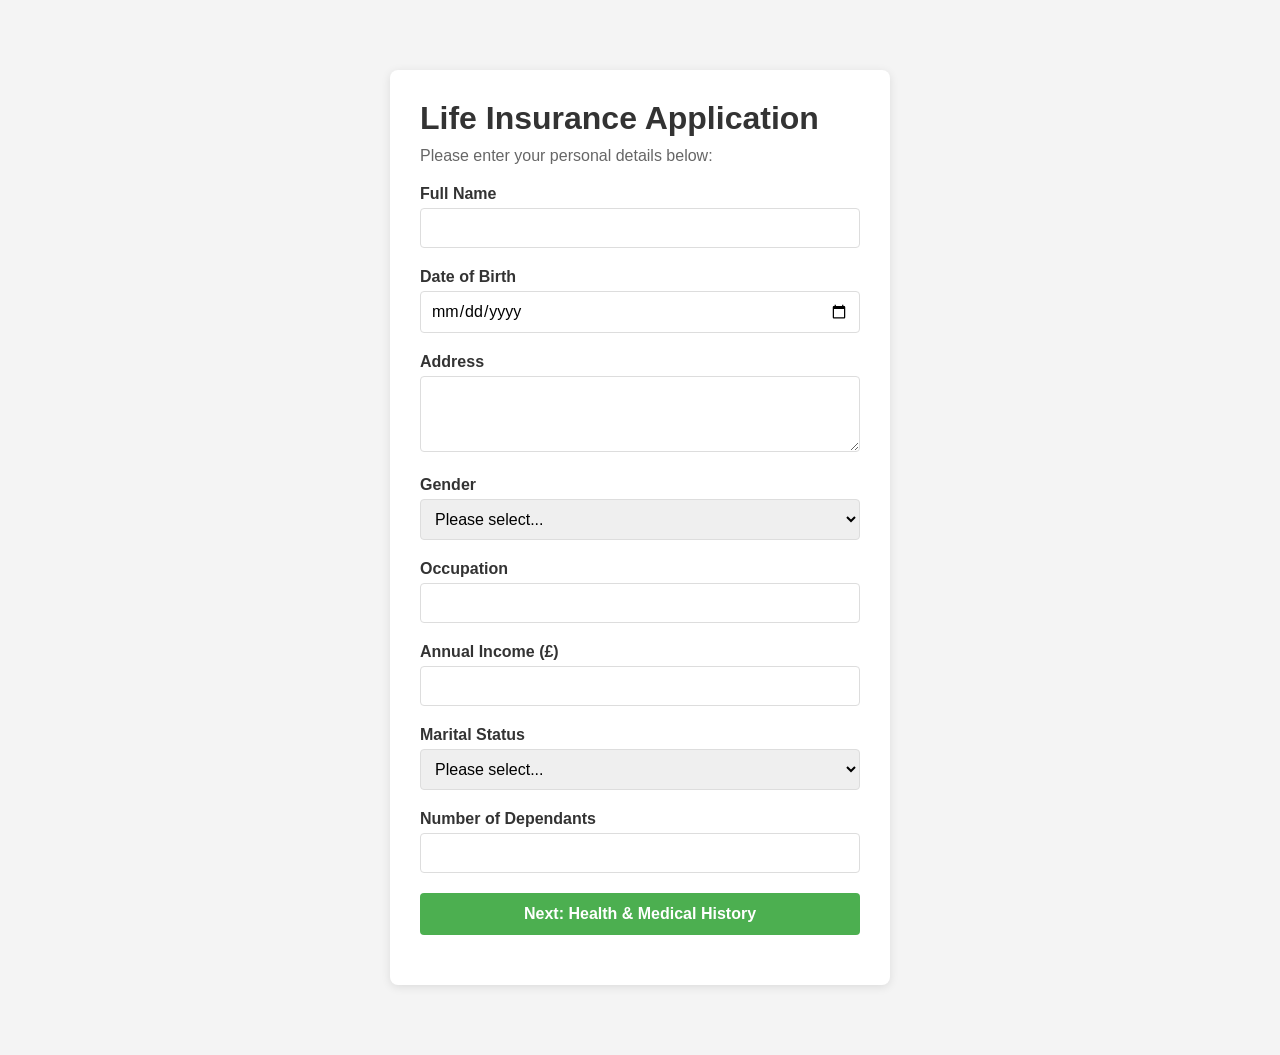
==== index.html @ b8e60b6a "feat: add health and medical history form with BMI calculation Co-authored-by: aider (claude-sonnet-" ====
<!DOCTYPE html>
<html lang="en">
<head>
    <!-- Character encoding for proper text display -->
    <meta charset="UTF-8">
    <!-- Viewport settings for responsive design on mobile devices -->
    <meta name="viewport" content="width=device-width, initial-scale=1.0">
    <title>User Information Form</title>
    <!-- Link to external CSS stylesheet -->
    <link rel="stylesheet" href="styles.css">
</head>
<body>
    <!-- Main container for the form -->
    <div class="container">
        <h1>Life Insurance Application</h1>
        <p>Please enter your personal details below:</p>
        
        <!-- Life insurance application form -->
        <form id="userForm">
            <!-- Full name input field -->
            <div class="form-group">
                <label for="fullName">Full Name</label>
                <input type="text" id="fullName" name="fullName" required>
            </div>
            
            <!-- Date of birth input field -->
            <div class="form-group">
                <label for="dateOfBirth">Date of Birth</label>
                <input type="date" id="dateOfBirth" name="dateOfBirth" required>
            </div>
            
            <!-- Address textarea field -->
            <div class="form-group">
                <label for="address">Address</label>
                <textarea id="address" name="address" rows="3" required></textarea>
            </div>
            
            <!-- Gender dropdown selection -->
            <div class="form-group">
                <label for="gender">Gender</label>
                <select id="gender" name="gender" required>
                    <option value="">Please select...</option>
                    <option value="male">Male</option>
                    <option value="female">Female</option>
                    <option value="other">Other</option>
                    <option value="prefer-not-to-say">Prefer not to say</option>
                </select>
            </div>
            
            <!-- Occupation input field -->
            <div class="form-group">
                <label for="occupation">Occupation</label>
                <input type="text" id="occupation" name="occupation" required>
            </div>
            
            <!-- Annual income input field (numeric) -->
            <div class="form-group">
                <label for="income">Annual Income (£)</label>
                <input type="number" id="income" name="income" min="0" step="1000" required>
            </div>
            
            <!-- Marital status dropdown selection -->
            <div class="form-group">
                <label for="maritalStatus">Marital Status</label>
                <select id="maritalStatus" name="maritalStatus" required>
                    <option value="">Please select...</option>
                    <option value="single">Single</option>
                    <option value="married">Married</option>
                    <option value="civil-partnership">Civil Partnership</option>
                    <option value="divorced">Divorced</option>
                    <option value="widowed">Widowed</option>
                </select>
            </div>
            
            <!-- Number of dependants input field (numeric) -->
            <div class="form-group">
                <label for="dependants">Number of Dependants</label>
                <input type="number" id="dependants" name="dependants" min="0" required>
            </div>
            
            <!-- Submit button -->
            <button type="submit">Next: Health & Medical History</button>
        </form>
        
        <!-- Container for success/error messages -->
        <div id="message"></div>
    </div>
    
    <script>
        // Add event listener for form submission
        document.getElementById('userForm').addEventListener('submit', async function(e) {
            // Prevent default form submission behaviour (page reload)
            e.preventDefault();
            
            // Collect all form data into a JavaScript object
            const formData = {
                fullName: document.getElementById('fullName').value,
                dateOfBirth: document.getElementById('dateOfBirth').value,
                address: document.getElementById('address').value,
                gender: document.getElementById('gender').value,
                occupation: document.getElementById('occupation').value,
                income: document.getElementById('income').value,
                maritalStatus: document.getElementById('maritalStatus').value,
                dependants: document.getElementById('dependants').value,
                submittedAt: new Date().toISOString() // Add timestamp of submission
            };
            
            const messageDiv = document.getElementById('message');
            
            try {
                // Send form data to the Flask backend server
                const response = await fetch('http://localhost:5000/submit', {
                    method: 'POST',
                    headers: {
                        'Content-Type': 'application/json',
                    },
                    body: JSON.stringify(formData)
                });
                
                // Parse the JSON response from the server
                const result = await response.json();
                
                if (result.status === 'success') {
                    // Redirect to health history page
                    window.location.href = 'health.html';
                } else {
                    // Display error message if server returned an error
                    messageDiv.innerHTML = `
                        <div class="error">
                            <p><strong>Error:</strong> ${result.message}</p>
                        </div>
                    `;
                }
            } catch (error) {
                // Display error message if the request failed
                messageDiv.innerHTML = `
                    <div class="error">
                        <p><strong>Error:</strong> Could not connect to server. Please make sure the Flask server is running.</p>
                        <p>${error.message}</p>
                    </div>
                `;
            }
        });
    </script>
</body>
</html>
---- styles.css ----
/* Reset default browser styles for all elements */
* {
    margin: 0;
    padding: 0;
    box-sizing: border-box;
}

/* Body styling with background and padding */
body {
    font-family: Arial, sans-serif;
    background-color: #f4f4f4;
    padding: 20px;
}

/* Main container for the form with centered layout */
.container {
    max-width: 500px;
    margin: 50px auto;
    background-color: white;
    padding: 30px;
    border-radius: 8px;
    box-shadow: 0 2px 10px rgba(0, 0, 0, 0.1);
}

/* Main heading styling */
h1 {
    color: #333;
    margin-bottom: 10px;
}

/* Paragraph text styling */
p {
    color: #666;
    margin-bottom: 20px;
}

/* Form group container for each input field */
.form-group {
    margin-bottom: 20px;
}

/* Label styling for form fields */
label {
    display: block;
    margin-bottom: 5px;
    color: #333;
    font-weight: bold;
}

/* Styling for all input fields, selects, and textareas */
input[type="text"],
input[type="email"],
input[type="date"],
input[type="number"],
select,
textarea {
    width: 100%;
    padding: 10px;
    border: 1px solid #ddd;
    border-radius: 4px;
    font-size: 16px;
    font-family: Arial, sans-serif;
}

/* Focus state styling for all input fields */
input[type="text"]:focus,
input[type="email"]:focus,
input[type="date"]:focus,
input[type="number"]:focus,
select:focus,
textarea:focus {
    outline: none;
    border-color: #4CAF50;
}

/* Allow vertical resizing only for textarea */
textarea {
    resize: vertical;
}

/* Pointer cursor for dropdown selections */
select {
    cursor: pointer;
}

/* Submit button styling */
button {
    width: 100%;
    padding: 12px;
    background-color: #4CAF50;
    color: white;
    border: none;
    border-radius: 4px;
    font-size: 16px;
    cursor: pointer;
    font-weight: bold;
}

/* Button hover state for visual feedback */
button:hover {
    background-color: #45a049;
}

/* Container for success/error messages */
#message {
    margin-top: 20px;
}

/* Success message styling with green theme */
.success {
    background-color: #d4edda;
    border: 1px solid #c3e6cb;
    color: #155724;
    padding: 15px;
    border-radius: 4px;
}

/* Paragraph styling within success messages */
.success p {
    margin-bottom: 5px;
    color: #155724;
}

/* Error message styling with red theme */
.error {
    background-color: #f8d7da;
    border: 1px solid #f5c6cb;
    color: #721c24;
    padding: 15px;
    border-radius: 4px;
}

/* Paragraph styling within error messages */
.error p {
    margin-bottom: 5px;
    color: #721c24;
}
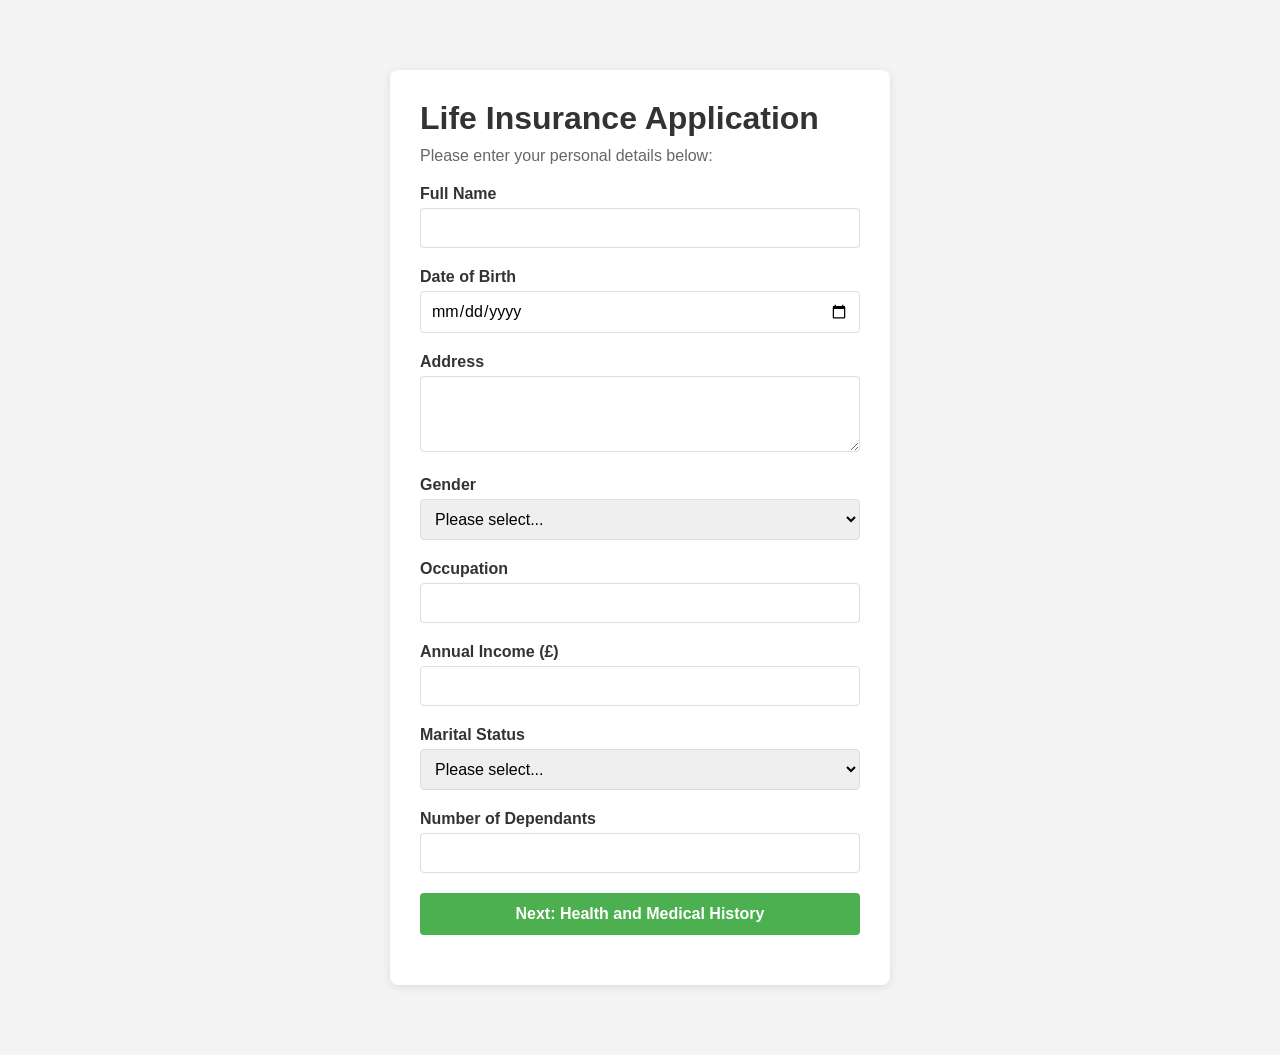
==== commit 72b191c2: "style: replace ampersands with "and" in page titles and headings Co-authored-by: aider (claude-sonne" ====
--- a/index.html
+++ b/index.html
@@ -79,7 +79,7 @@
             </div>
             
             <!-- Submit button -->
-            <button type="submit">Next: Health & Medical History</button>
+            <button type="submit">Next: Health and Medical History</button>
         </form>
         
         <!-- Container for success/error messages -->
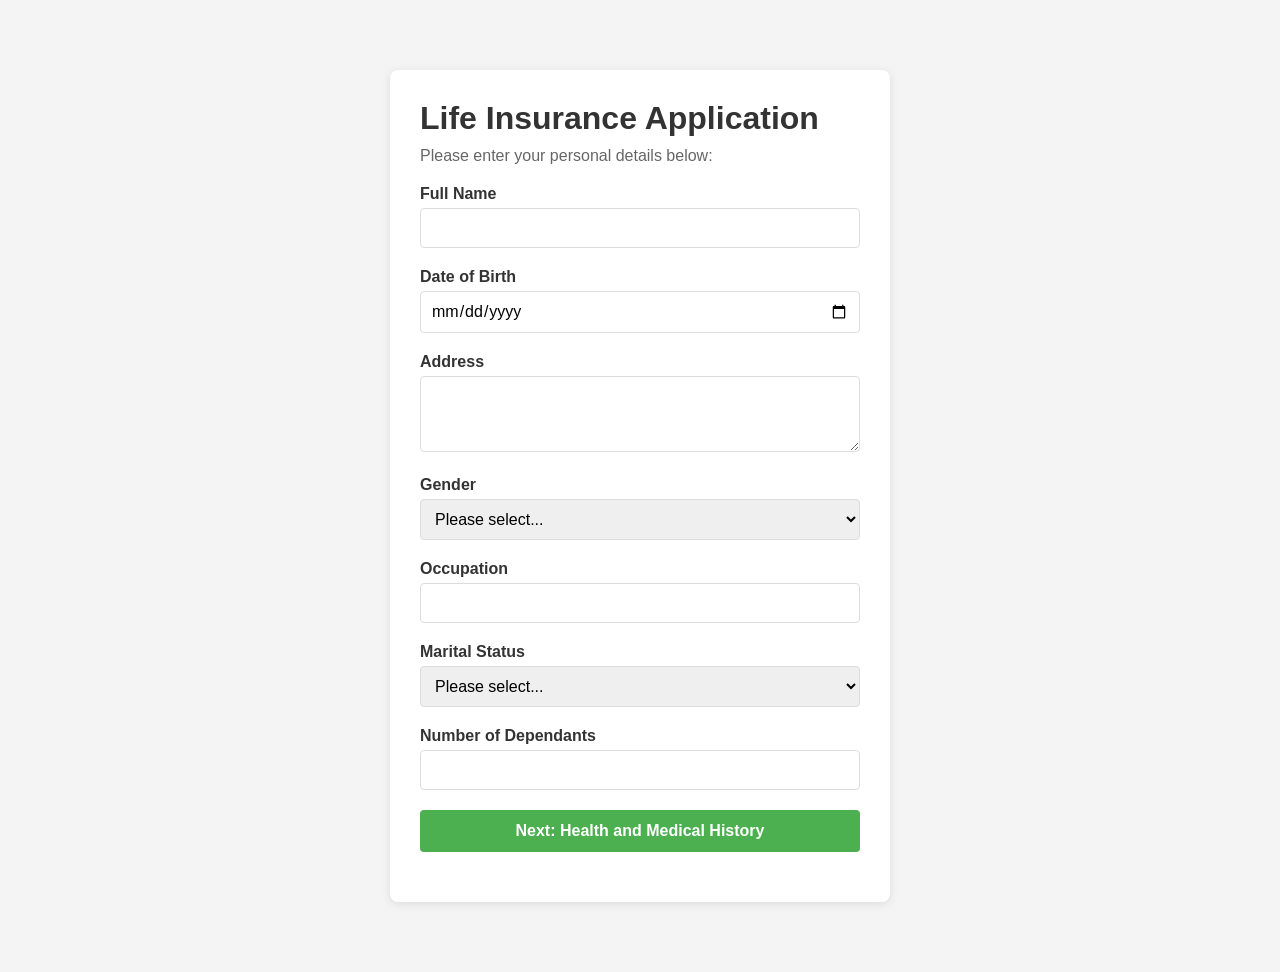
==== commit 7bba26cc: "feat: remove annual income question from personal information page Co-authored-by: aider (claude-son" ====
--- a/index.html
+++ b/index.html
@@ -53,12 +53,6 @@
                 <input type="text" id="occupation" name="occupation" required>
             </div>
             
-            <!-- Annual income input field (numeric) -->
-            <div class="form-group">
-                <label for="income">Annual Income (£)</label>
-                <input type="number" id="income" name="income" min="0" step="1000" required>
-            </div>
-            
             <!-- Marital status dropdown selection -->
             <div class="form-group">
                 <label for="maritalStatus">Marital Status</label>
@@ -99,7 +93,6 @@
                 address: document.getElementById('address').value,
                 gender: document.getElementById('gender').value,
                 occupation: document.getElementById('occupation').value,
-                income: document.getElementById('income').value,
                 maritalStatus: document.getElementById('maritalStatus').value,
                 dependants: document.getElementById('dependants').value,
                 submittedAt: new Date().toISOString() // Add timestamp of submission
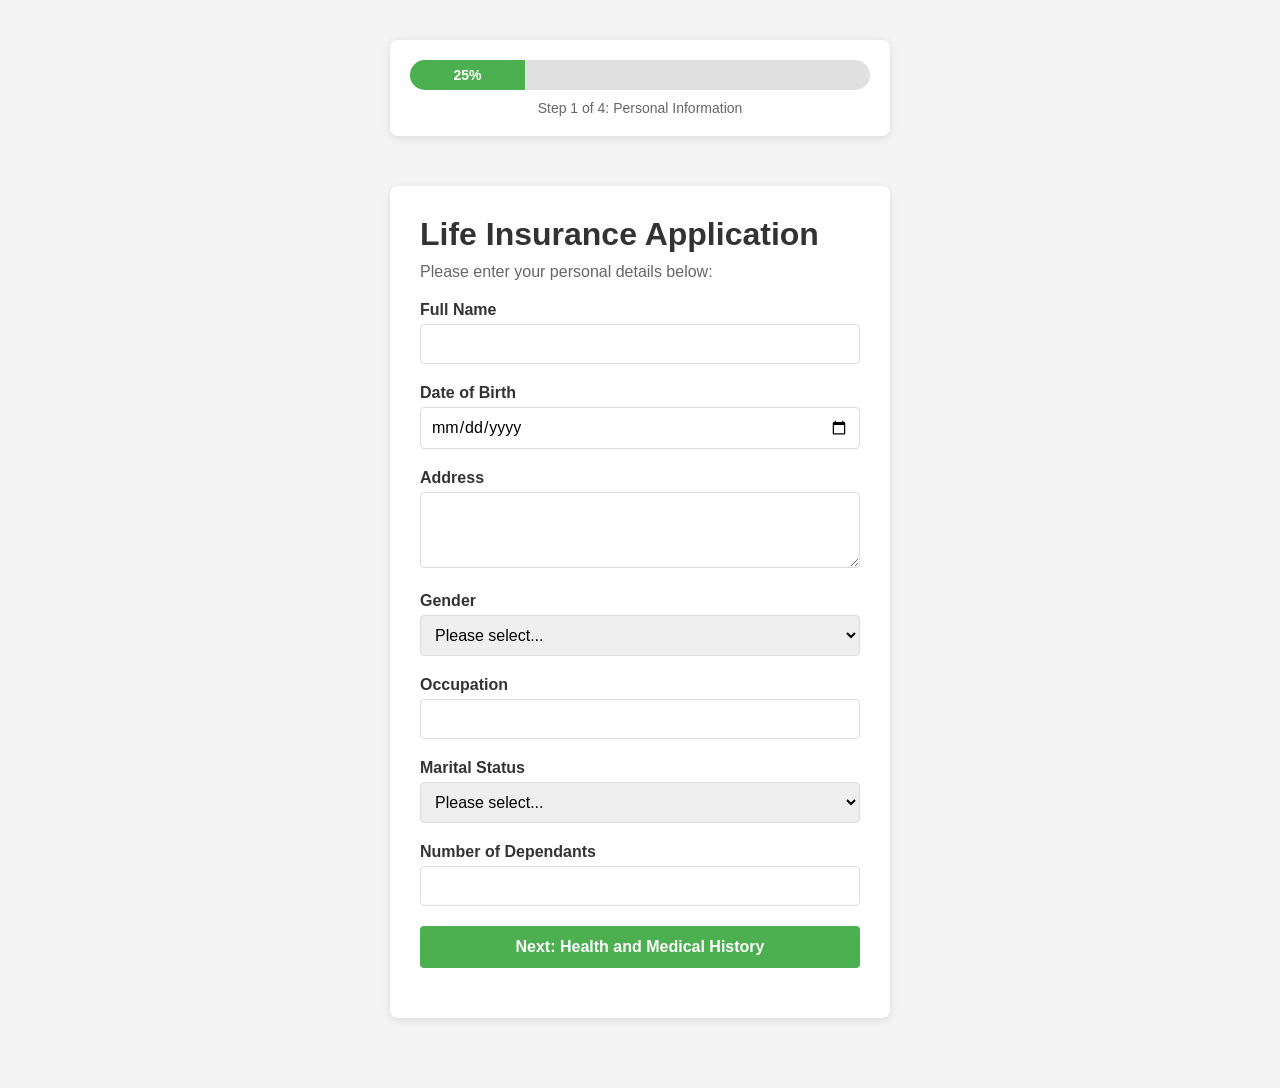
==== commit 3b7a94a5: "feat: add progress bar showing application completion status Co-authored-by: aider (claude-sonnet-4-" ====
--- a/index.html
+++ b/index.html
@@ -10,6 +10,14 @@
     <link rel="stylesheet" href="styles.css">
 </head>
 <body>
+    <!-- Progress bar -->
+    <div class="progress-container">
+        <div class="progress-bar">
+            <div class="progress-fill" style="width: 25%;">25%</div>
+        </div>
+        <div class="progress-text">Step 1 of 4: Personal Information</div>
+    </div>
+    
     <!-- Main container for the form -->
     <div class="container">
         <h1>Life Insurance Application</h1>
--- a/styles.css
+++ b/styles.css
@@ -10,6 +10,46 @@
     font-family: Arial, sans-serif;
     background-color: #f4f4f4;
     padding: 20px;
+}
+
+/* Progress bar container */
+.progress-container {
+    max-width: 500px;
+    margin: 20px auto;
+    background-color: white;
+    padding: 20px;
+    border-radius: 8px;
+    box-shadow: 0 2px 10px rgba(0, 0, 0, 0.1);
+}
+
+/* Progress bar background */
+.progress-bar {
+    width: 100%;
+    height: 30px;
+    background-color: #e0e0e0;
+    border-radius: 15px;
+    overflow: hidden;
+    margin-bottom: 10px;
+}
+
+/* Progress bar fill */
+.progress-fill {
+    height: 100%;
+    background-color: #4CAF50;
+    transition: width 0.3s ease;
+    display: flex;
+    align-items: center;
+    justify-content: center;
+    color: white;
+    font-weight: bold;
+    font-size: 14px;
+}
+
+/* Progress text */
+.progress-text {
+    text-align: center;
+    color: #666;
+    font-size: 14px;
 }
 
 /* Main container for the form with centered layout */
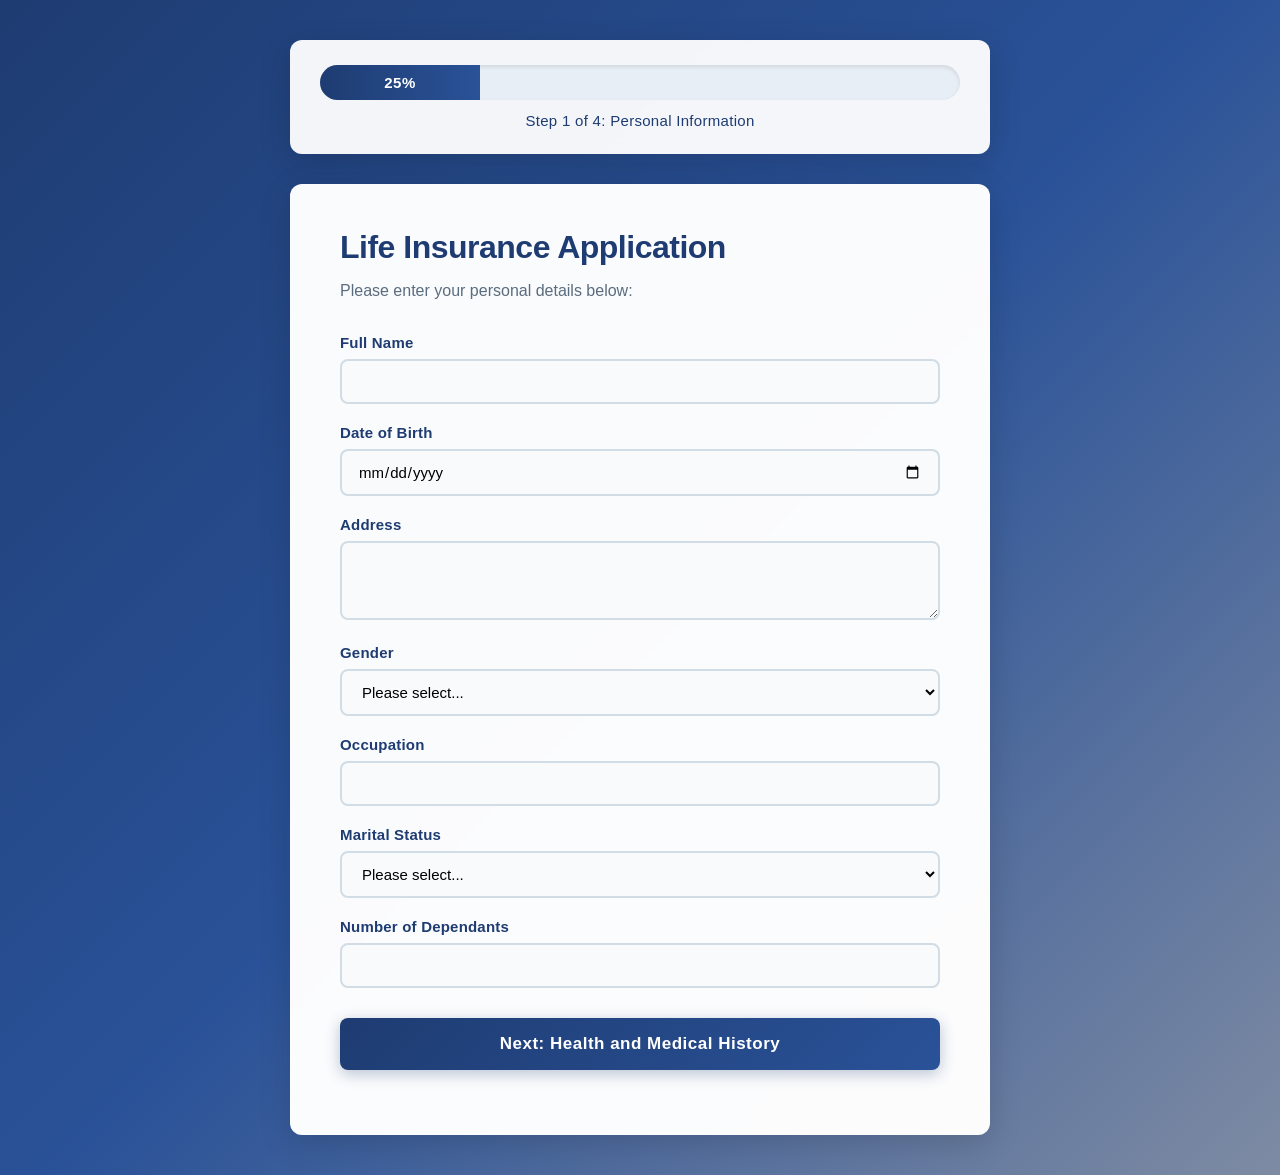
==== commit b894ca36: "feat: store form data in localStorage and download combined JSON at end Co-authored-by: aider (claud" ====
--- a/index.html
+++ b/index.html
@@ -106,41 +106,11 @@
                 submittedAt: new Date().toISOString() // Add timestamp of submission
             };
             
-            const messageDiv = document.getElementById('message');
+            // Save form data to localStorage
+            localStorage.setItem('personalInfo', JSON.stringify(formData));
             
-            try {
-                // Send form data to the Flask backend server
-                const response = await fetch('http://localhost:5000/submit', {
-                    method: 'POST',
-                    headers: {
-                        'Content-Type': 'application/json',
-                    },
-                    body: JSON.stringify(formData)
-                });
-                
-                // Parse the JSON response from the server
-                const result = await response.json();
-                
-                if (result.status === 'success') {
-                    // Redirect to health history page
-                    window.location.href = 'health.html';
-                } else {
-                    // Display error message if server returned an error
-                    messageDiv.innerHTML = `
-                        <div class="error">
-                            <p><strong>Error:</strong> ${result.message}</p>
-                        </div>
-                    `;
-                }
-            } catch (error) {
-                // Display error message if the request failed
-                messageDiv.innerHTML = `
-                    <div class="error">
-                        <p><strong>Error:</strong> Could not connect to server. Please make sure the Flask server is running.</p>
-                        <p>${error.message}</p>
-                    </div>
-                `;
-            }
+            // Redirect to health history page
+            window.location.href = 'health.html';
         });
     </script>
 </body>
--- a/styles.css
+++ b/styles.css
@@ -7,71 +7,83 @@
 
 /* Body styling with background and padding */
 body {
-    font-family: Arial, sans-serif;
-    background-color: #f4f4f4;
-    padding: 20px;
+    font-family: 'Segoe UI', Tahoma, Geneva, Verdana, sans-serif;
+    background: linear-gradient(135deg, #1e3c72 0%, #2a5298 50%, #7e8ba3 100%);
+    min-height: 100vh;
+    padding: 40px 20px;
 }
 
 /* Progress bar container */
 .progress-container {
-    max-width: 500px;
-    margin: 20px auto;
-    background-color: white;
-    padding: 20px;
-    border-radius: 8px;
-    box-shadow: 0 2px 10px rgba(0, 0, 0, 0.1);
+    max-width: 700px;
+    margin: 0 auto 30px;
+    background-color: rgba(255, 255, 255, 0.95);
+    padding: 25px 30px;
+    border-radius: 12px;
+    box-shadow: 0 8px 32px rgba(0, 0, 0, 0.15);
+    backdrop-filter: blur(10px);
 }
 
 /* Progress bar background */
 .progress-bar {
     width: 100%;
-    height: 30px;
-    background-color: #e0e0e0;
-    border-radius: 15px;
+    height: 35px;
+    background-color: #e8eef5;
+    border-radius: 20px;
     overflow: hidden;
-    margin-bottom: 10px;
+    margin-bottom: 12px;
+    box-shadow: inset 0 2px 4px rgba(0, 0, 0, 0.1);
 }
 
 /* Progress bar fill */
 .progress-fill {
     height: 100%;
-    background-color: #4CAF50;
-    transition: width 0.3s ease;
+    background: linear-gradient(90deg, #1e3c72 0%, #2a5298 100%);
+    transition: width 0.5s ease;
     display: flex;
     align-items: center;
     justify-content: center;
     color: white;
-    font-weight: bold;
-    font-size: 14px;
+    font-weight: 600;
+    font-size: 15px;
+    letter-spacing: 0.5px;
 }
 
 /* Progress text */
 .progress-text {
     text-align: center;
-    color: #666;
-    font-size: 14px;
+    color: #1e3c72;
+    font-size: 15px;
+    font-weight: 500;
+    letter-spacing: 0.3px;
 }
 
 /* Main container for the form with centered layout */
 .container {
-    max-width: 500px;
-    margin: 50px auto;
-    background-color: white;
-    padding: 30px;
-    border-radius: 8px;
-    box-shadow: 0 2px 10px rgba(0, 0, 0, 0.1);
+    max-width: 700px;
+    margin: 0 auto;
+    background-color: rgba(255, 255, 255, 0.98);
+    padding: 45px 50px;
+    border-radius: 12px;
+    box-shadow: 0 8px 32px rgba(0, 0, 0, 0.15);
+    backdrop-filter: blur(10px);
 }
 
 /* Main heading styling */
 h1 {
-    color: #333;
-    margin-bottom: 10px;
+    color: #1e3c72;
+    margin-bottom: 12px;
+    font-size: 32px;
+    font-weight: 600;
+    letter-spacing: -0.5px;
 }
 
 /* Paragraph text styling */
 p {
-    color: #666;
-    margin-bottom: 20px;
+    color: #5a6c7d;
+    margin-bottom: 30px;
+    font-size: 16px;
+    line-height: 1.6;
 }
 
 /* Form group container for each input field */
@@ -82,9 +94,11 @@
 /* Label styling for form fields */
 label {
     display: block;
-    margin-bottom: 5px;
-    color: #333;
-    font-weight: bold;
+    margin-bottom: 8px;
+    color: #1e3c72;
+    font-weight: 600;
+    font-size: 15px;
+    letter-spacing: 0.2px;
 }
 
 /* Styling for all input fields, selects, and textareas */
@@ -95,11 +109,13 @@
 select,
 textarea {
     width: 100%;
-    padding: 10px;
-    border: 1px solid #ddd;
-    border-radius: 4px;
-    font-size: 16px;
-    font-family: Arial, sans-serif;
+    padding: 12px 16px;
+    border: 2px solid #d1dce5;
+    border-radius: 8px;
+    font-size: 15px;
+    font-family: 'Segoe UI', Tahoma, Geneva, Verdana, sans-serif;
+    transition: all 0.3s ease;
+    background-color: #f8fafc;
 }
 
 /* Focus state styling for all input fields */
@@ -110,7 +126,9 @@
 select:focus,
 textarea:focus {
     outline: none;
-    border-color: #4CAF50;
+    border-color: #2a5298;
+    background-color: white;
+    box-shadow: 0 0 0 3px rgba(42, 82, 152, 0.1);
 }
 
 /* Allow vertical resizing only for textarea */
@@ -126,19 +144,30 @@
 /* Submit button styling */
 button {
     width: 100%;
-    padding: 12px;
-    background-color: #4CAF50;
+    padding: 16px;
+    background: linear-gradient(135deg, #1e3c72 0%, #2a5298 100%);
     color: white;
     border: none;
-    border-radius: 4px;
-    font-size: 16px;
+    border-radius: 8px;
+    font-size: 17px;
     cursor: pointer;
-    font-weight: bold;
+    font-weight: 600;
+    letter-spacing: 0.5px;
+    transition: all 0.3s ease;
+    box-shadow: 0 4px 15px rgba(30, 60, 114, 0.3);
+    margin-top: 10px;
 }
 
 /* Button hover state for visual feedback */
 button:hover {
-    background-color: #45a049;
+    background: linear-gradient(135deg, #2a5298 0%, #1e3c72 100%);
+    box-shadow: 0 6px 20px rgba(30, 60, 114, 0.4);
+    transform: translateY(-2px);
+}
+
+/* Button active state */
+button:active {
+    transform: translateY(0);
 }
 
 /* Container for success/error messages */
@@ -148,30 +177,36 @@
 
 /* Success message styling with green theme */
 .success {
-    background-color: #d4edda;
-    border: 1px solid #c3e6cb;
+    background: linear-gradient(135deg, #d4edda 0%, #c3e6cb 100%);
+    border: 2px solid #28a745;
     color: #155724;
-    padding: 15px;
-    border-radius: 4px;
+    padding: 20px;
+    border-radius: 10px;
+    box-shadow: 0 4px 15px rgba(40, 167, 69, 0.2);
 }
 
 /* Paragraph styling within success messages */
 .success p {
-    margin-bottom: 5px;
+    margin-bottom: 8px;
     color: #155724;
+    font-size: 15px;
+    line-height: 1.6;
 }
 
 /* Error message styling with red theme */
 .error {
-    background-color: #f8d7da;
-    border: 1px solid #f5c6cb;
+    background: linear-gradient(135deg, #f8d7da 0%, #f5c6cb 100%);
+    border: 2px solid #dc3545;
     color: #721c24;
-    padding: 15px;
-    border-radius: 4px;
+    padding: 20px;
+    border-radius: 10px;
+    box-shadow: 0 4px 15px rgba(220, 53, 69, 0.2);
 }
 
 /* Paragraph styling within error messages */
 .error p {
-    margin-bottom: 5px;
+    margin-bottom: 8px;
     color: #721c24;
-}
+    font-size: 15px;
+    line-height: 1.6;
+}
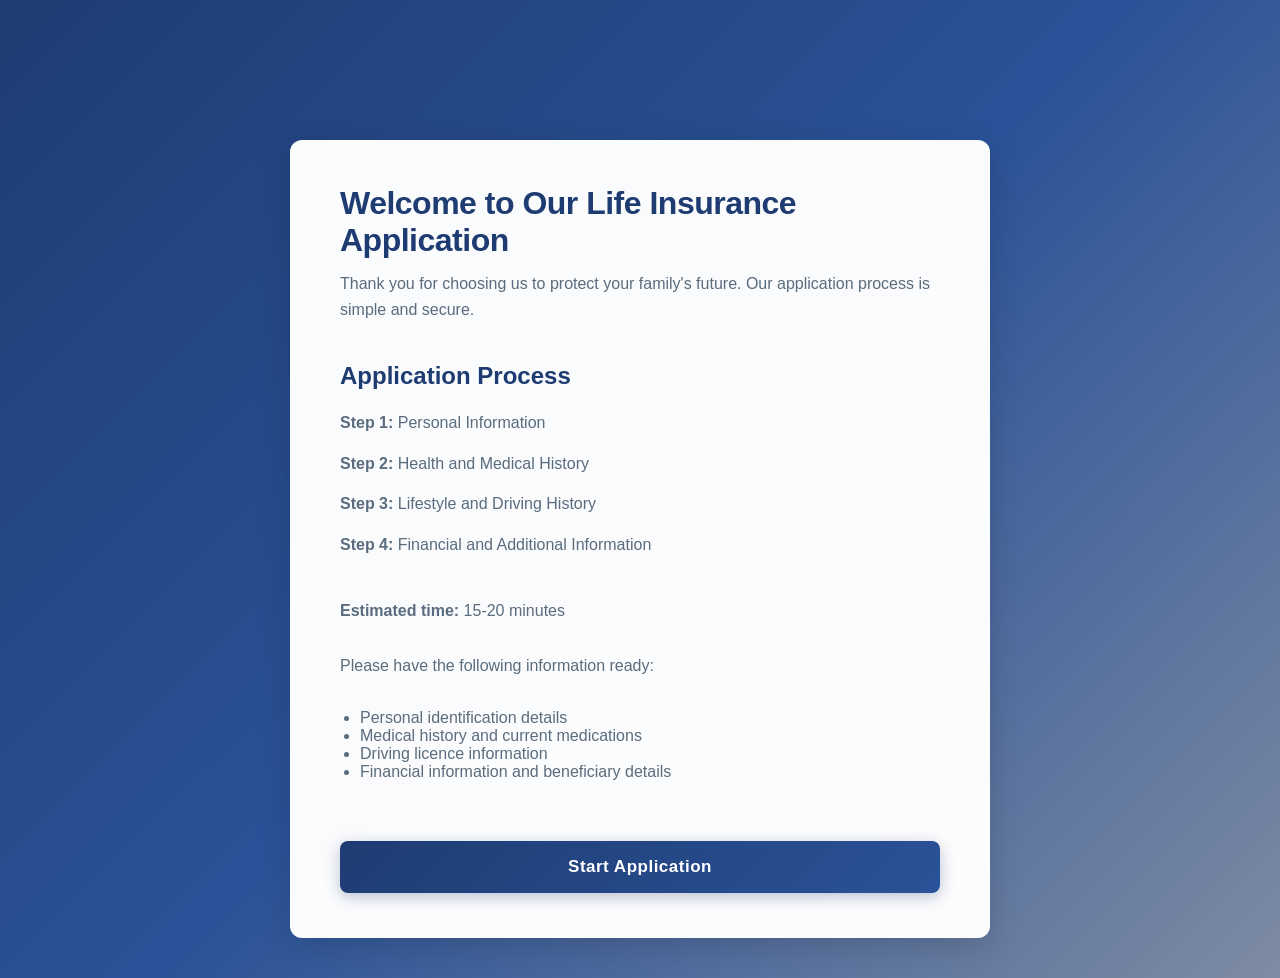
==== commit 425e7a14: "feat: add navigation bar to all form pages Co-authored-by: aider (claude-sonnet-4-5) <aider@aider.ch" ====
--- a/index.html
+++ b/index.html
@@ -5,113 +5,38 @@
     <meta charset="UTF-8">
     <!-- Viewport settings for responsive design on mobile devices -->
     <meta name="viewport" content="width=device-width, initial-scale=1.0">
-    <title>User Information Form</title>
+    <title>Life Insurance Application</title>
     <!-- Link to external CSS stylesheet -->
     <link rel="stylesheet" href="styles.css">
 </head>
 <body>
-    <!-- Progress bar -->
-    <div class="progress-container">
-        <div class="progress-bar">
-            <div class="progress-fill" style="width: 25%;">25%</div>
+    <!-- Main container for the landing page -->
+    <div class="container" style="margin-top: 100px;">
+        <h1>Welcome to Our Life Insurance Application</h1>
+        <p>Thank you for choosing us to protect your family's future. Our application process is simple and secure.</p>
+        
+        <div style="margin: 40px 0;">
+            <h2 style="color: #1e3c72; font-size: 24px; margin-bottom: 20px;">Application Process</h2>
+            <p style="margin-bottom: 15px;"><strong>Step 1:</strong> Personal Information</p>
+            <p style="margin-bottom: 15px;"><strong>Step 2:</strong> Health and Medical History</p>
+            <p style="margin-bottom: 15px;"><strong>Step 3:</strong> Lifestyle and Driving History</p>
+            <p style="margin-bottom: 15px;"><strong>Step 4:</strong> Financial and Additional Information</p>
         </div>
-        <div class="progress-text">Step 1 of 4: Personal Information</div>
+
+        <div style="margin: 40px 0;">
+            <p><strong>Estimated time:</strong> 15-20 minutes</p>
+            <p>Please have the following information ready:</p>
+            <ul style="margin-left: 20px; margin-top: 10px; color: #5a6c7d;">
+                <li>Personal identification details</li>
+                <li>Medical history and current medications</li>
+                <li>Driving licence information</li>
+                <li>Financial information and beneficiary details</li>
+            </ul>
+        </div>
+
+        <button onclick="window.location.href='personal.html'" style="margin-top: 20px;">
+            Start Application
+        </button>
     </div>
-    
-    <!-- Main container for the form -->
-    <div class="container">
-        <h1>Life Insurance Application</h1>
-        <p>Please enter your personal details below:</p>
-        
-        <!-- Life insurance application form -->
-        <form id="userForm">
-            <!-- Full name input field -->
-            <div class="form-group">
-                <label for="fullName">Full Name</label>
-                <input type="text" id="fullName" name="fullName" required>
-            </div>
-            
-            <!-- Date of birth input field -->
-            <div class="form-group">
-                <label for="dateOfBirth">Date of Birth</label>
-                <input type="date" id="dateOfBirth" name="dateOfBirth" required>
-            </div>
-            
-            <!-- Address textarea field -->
-            <div class="form-group">
-                <label for="address">Address</label>
-                <textarea id="address" name="address" rows="3" required></textarea>
-            </div>
-            
-            <!-- Gender dropdown selection -->
-            <div class="form-group">
-                <label for="gender">Gender</label>
-                <select id="gender" name="gender" required>
-                    <option value="">Please select...</option>
-                    <option value="male">Male</option>
-                    <option value="female">Female</option>
-                    <option value="other">Other</option>
-                    <option value="prefer-not-to-say">Prefer not to say</option>
-                </select>
-            </div>
-            
-            <!-- Occupation input field -->
-            <div class="form-group">
-                <label for="occupation">Occupation</label>
-                <input type="text" id="occupation" name="occupation" required>
-            </div>
-            
-            <!-- Marital status dropdown selection -->
-            <div class="form-group">
-                <label for="maritalStatus">Marital Status</label>
-                <select id="maritalStatus" name="maritalStatus" required>
-                    <option value="">Please select...</option>
-                    <option value="single">Single</option>
-                    <option value="married">Married</option>
-                    <option value="civil-partnership">Civil Partnership</option>
-                    <option value="divorced">Divorced</option>
-                    <option value="widowed">Widowed</option>
-                </select>
-            </div>
-            
-            <!-- Number of dependants input field (numeric) -->
-            <div class="form-group">
-                <label for="dependants">Number of Dependants</label>
-                <input type="number" id="dependants" name="dependants" min="0" required>
-            </div>
-            
-            <!-- Submit button -->
-            <button type="submit">Next: Health and Medical History</button>
-        </form>
-        
-        <!-- Container for success/error messages -->
-        <div id="message"></div>
-    </div>
-    
-    <script>
-        // Add event listener for form submission
-        document.getElementById('userForm').addEventListener('submit', async function(e) {
-            // Prevent default form submission behaviour (page reload)
-            e.preventDefault();
-            
-            // Collect all form data into a JavaScript object
-            const formData = {
-                fullName: document.getElementById('fullName').value,
-                dateOfBirth: document.getElementById('dateOfBirth').value,
-                address: document.getElementById('address').value,
-                gender: document.getElementById('gender').value,
-                occupation: document.getElementById('occupation').value,
-                maritalStatus: document.getElementById('maritalStatus').value,
-                dependants: document.getElementById('dependants').value,
-                submittedAt: new Date().toISOString() // Add timestamp of submission
-            };
-            
-            // Save form data to localStorage
-            localStorage.setItem('personalInfo', JSON.stringify(formData));
-            
-            // Redirect to health history page
-            window.location.href = 'health.html';
-        });
-    </script>
 </body>
 </html>
--- a/styles.css
+++ b/styles.css
@@ -11,6 +11,49 @@
     background: linear-gradient(135deg, #1e3c72 0%, #2a5298 50%, #7e8ba3 100%);
     min-height: 100vh;
     padding: 40px 20px;
+}
+
+/* Navigation buttons container */
+.nav-buttons {
+    max-width: 700px;
+    margin: 0 auto 20px;
+    display: flex;
+    gap: 10px;
+    justify-content: center;
+    flex-wrap: wrap;
+}
+
+.nav-button {
+    padding: 10px 20px;
+    background-color: rgba(255, 255, 255, 0.95);
+    color: #1e3c72;
+    border: 2px solid #2a5298;
+    border-radius: 8px;
+    font-size: 14px;
+    font-weight: 600;
+    cursor: pointer;
+    transition: all 0.3s ease;
+    text-decoration: none;
+    display: inline-block;
+}
+
+.nav-button:hover {
+    background-color: #2a5298;
+    color: white;
+    transform: translateY(-2px);
+    box-shadow: 0 4px 12px rgba(42, 82, 152, 0.3);
+}
+
+.nav-button.active {
+    background: linear-gradient(135deg, #1e3c72 0%, #2a5298 100%);
+    color: white;
+    border-color: #1e3c72;
+}
+
+.nav-button.disabled {
+    opacity: 0.5;
+    cursor: not-allowed;
+    pointer-events: none;
 }
 
 /* Progress bar container */
@@ -56,6 +99,49 @@
     font-size: 15px;
     font-weight: 500;
     letter-spacing: 0.3px;
+}
+
+/* Navigation bar container */
+.nav-container {
+    max-width: 700px;
+    margin: 20px auto;
+    display: flex;
+    justify-content: space-between;
+    gap: 12px;
+    flex-wrap: wrap;
+}
+
+/* Navigation link styling */
+.nav-link {
+    flex: 1;
+    min-width: 140px;
+    padding: 14px 16px;
+    text-align: center;
+    text-decoration: none;
+    background-color: rgba(255, 255, 255, 0.7);
+    color: #1e3c72;
+    border-radius: 8px;
+    font-weight: 600;
+    font-size: 14px;
+    transition: all 0.3s ease;
+    border: 2px solid #d1dce5;
+    letter-spacing: 0.3px;
+}
+
+/* Navigation link hover state */
+.nav-link:hover {
+    background-color: rgba(255, 255, 255, 0.95);
+    transform: translateY(-2px);
+    box-shadow: 0 4px 12px rgba(30, 60, 114, 0.2);
+    border-color: #2a5298;
+}
+
+/* Active navigation link */
+.nav-link.active {
+    background: linear-gradient(135deg, #1e3c72 0%, #2a5298 100%);
+    color: white;
+    border-color: #1e3c72;
+    box-shadow: 0 4px 15px rgba(30, 60, 114, 0.3);
 }
 
 /* Main container for the form with centered layout */
@@ -210,3 +296,10 @@
     font-size: 15px;
     line-height: 1.6;
 }
+
+/* Small error text styling */
+small {
+    display: block;
+    margin-top: 5px;
+    font-size: 13px;
+}
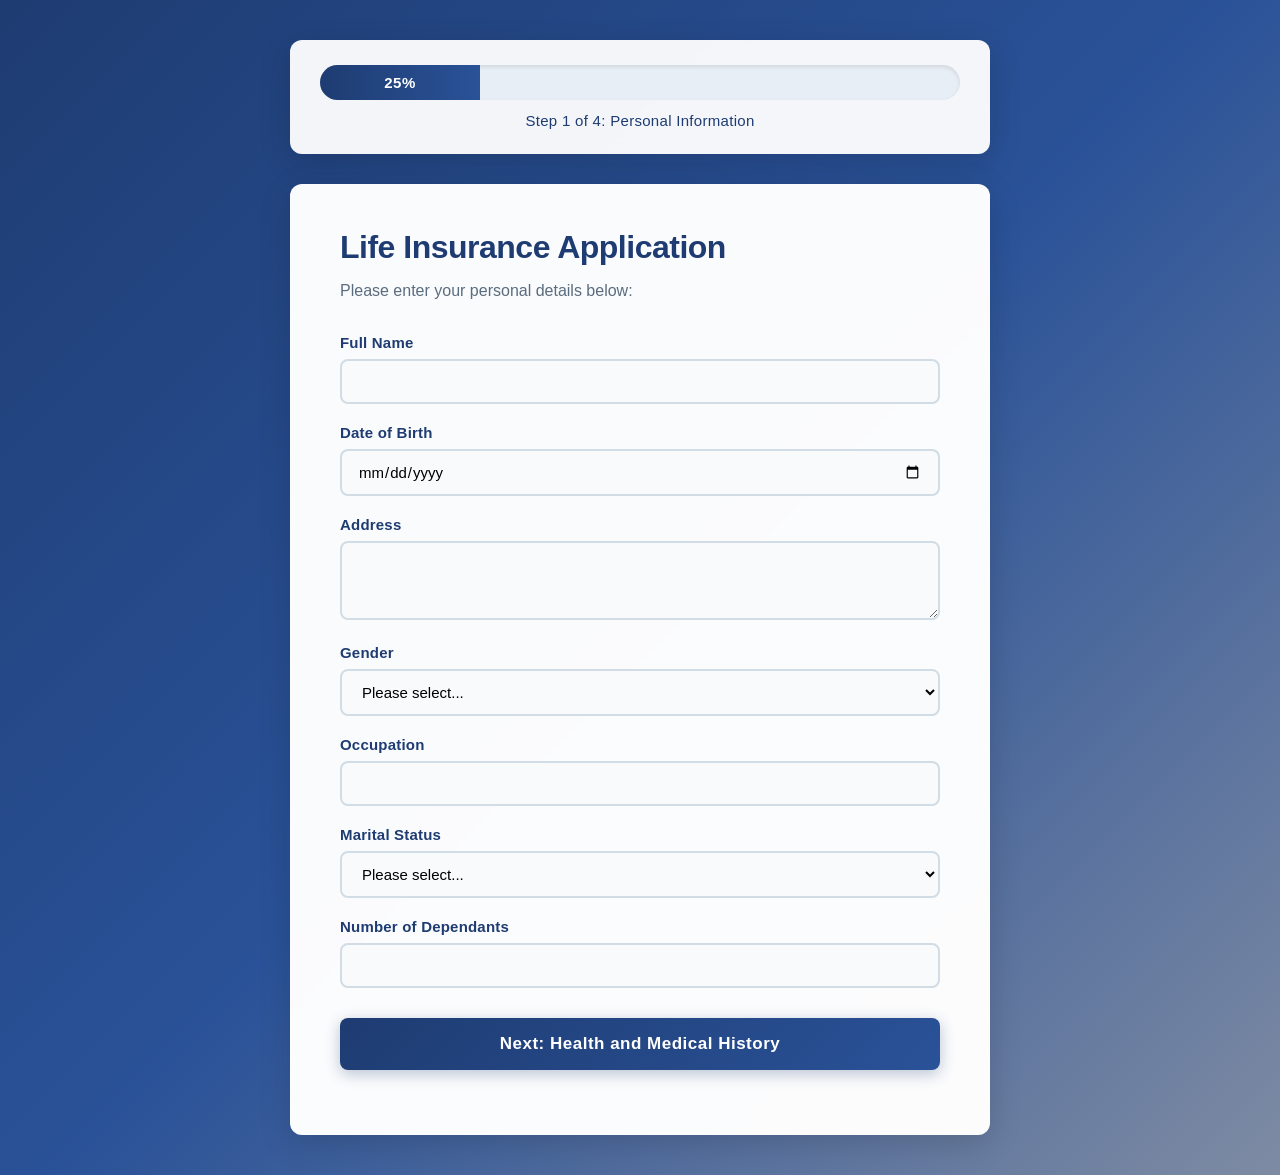
==== commit 1e74f52d: "feat: add comprehensive input validation to form fields across all pages Co-authored-by: aider (clau" ====
--- a/index.html
+++ b/index.html
@@ -5,38 +5,250 @@
     <meta charset="UTF-8">
     <!-- Viewport settings for responsive design on mobile devices -->
     <meta name="viewport" content="width=device-width, initial-scale=1.0">
-    <title>Life Insurance Application</title>
+    <title>User Information Form</title>
     <!-- Link to external CSS stylesheet -->
     <link rel="stylesheet" href="styles.css">
 </head>
 <body>
-    <!-- Main container for the landing page -->
-    <div class="container" style="margin-top: 100px;">
-        <h1>Welcome to Our Life Insurance Application</h1>
-        <p>Thank you for choosing us to protect your family's future. Our application process is simple and secure.</p>
-        
-        <div style="margin: 40px 0;">
-            <h2 style="color: #1e3c72; font-size: 24px; margin-bottom: 20px;">Application Process</h2>
-            <p style="margin-bottom: 15px;"><strong>Step 1:</strong> Personal Information</p>
-            <p style="margin-bottom: 15px;"><strong>Step 2:</strong> Health and Medical History</p>
-            <p style="margin-bottom: 15px;"><strong>Step 3:</strong> Lifestyle and Driving History</p>
-            <p style="margin-bottom: 15px;"><strong>Step 4:</strong> Financial and Additional Information</p>
+    <!-- Progress bar -->
+    <div class="progress-container">
+        <div class="progress-bar">
+            <div class="progress-fill" style="width: 25%;">25%</div>
         </div>
-
-        <div style="margin: 40px 0;">
-            <p><strong>Estimated time:</strong> 15-20 minutes</p>
-            <p>Please have the following information ready:</p>
-            <ul style="margin-left: 20px; margin-top: 10px; color: #5a6c7d;">
-                <li>Personal identification details</li>
-                <li>Medical history and current medications</li>
-                <li>Driving licence information</li>
-                <li>Financial information and beneficiary details</li>
-            </ul>
-        </div>
-
-        <button onclick="window.location.href='personal.html'" style="margin-top: 20px;">
-            Start Application
-        </button>
+        <div class="progress-text">Step 1 of 4: Personal Information</div>
     </div>
+    
+    <!-- Main container for the form -->
+    <div class="container">
+        <h1>Life Insurance Application</h1>
+        <p>Please enter your personal details below:</p>
+        
+        <!-- Life insurance application form -->
+        <form id="userForm">
+            <!-- Full name input field -->
+            <div class="form-group">
+                <label for="fullName">Full Name</label>
+                <input type="text" id="fullName" name="fullName" required>
+            </div>
+            
+            <!-- Date of birth input field -->
+            <div class="form-group">
+                <label for="dateOfBirth">Date of Birth</label>
+                <input type="date" id="dateOfBirth" name="dateOfBirth" required>
+            </div>
+            
+            <!-- Address textarea field -->
+            <div class="form-group">
+                <label for="address">Address</label>
+                <textarea id="address" name="address" rows="3" required></textarea>
+            </div>
+            
+            <!-- Gender dropdown selection -->
+            <div class="form-group">
+                <label for="gender">Gender</label>
+                <select id="gender" name="gender" required>
+                    <option value="">Please select...</option>
+                    <option value="male">Male</option>
+                    <option value="female">Female</option>
+                    <option value="other">Other</option>
+                    <option value="prefer-not-to-say">Prefer not to say</option>
+                </select>
+            </div>
+            
+            <!-- Occupation input field -->
+            <div class="form-group">
+                <label for="occupation">Occupation</label>
+                <input type="text" id="occupation" name="occupation" required>
+            </div>
+            
+            <!-- Marital status dropdown selection -->
+            <div class="form-group">
+                <label for="maritalStatus">Marital Status</label>
+                <select id="maritalStatus" name="maritalStatus" required>
+                    <option value="">Please select...</option>
+                    <option value="single">Single</option>
+                    <option value="married">Married</option>
+                    <option value="civil-partnership">Civil Partnership</option>
+                    <option value="divorced">Divorced</option>
+                    <option value="widowed">Widowed</option>
+                </select>
+            </div>
+            
+            <!-- Number of dependants input field (numeric) -->
+            <div class="form-group">
+                <label for="dependants">Number of Dependants</label>
+                <input type="number" id="dependants" name="dependants" min="0" required>
+            </div>
+            
+            <!-- Submit button -->
+            <button type="submit">Next: Health and Medical History</button>
+        </form>
+        
+        <!-- Container for success/error messages -->
+        <div id="message"></div>
+    </div>
+    
+    <script>
+        // Validation functions
+        function validateFullName(name) {
+            // Check for at least two words separated by space, no numbers or special characters
+            const namePattern = /^[A-Za-z]+(\s[A-Za-z]+)+$/;
+            return namePattern.test(name.trim());
+        }
+        
+        function validateDateOfBirth(dob) {
+            const date = new Date(dob);
+            const today = new Date();
+            const age = today.getFullYear() - date.getFullYear();
+            const monthDiff = today.getMonth() - date.getMonth();
+            
+            // Check if date is valid and person is between 18 and 100 years old
+            if (isNaN(date.getTime())) return { valid: false, message: 'Invalid date' };
+            if (date > today) return { valid: false, message: 'Date of birth cannot be in the future' };
+            
+            const actualAge = monthDiff < 0 || (monthDiff === 0 && today.getDate() < date.getDate()) ? age - 1 : age;
+            
+            if (actualAge < 18) return { valid: false, message: 'You must be at least 18 years old' };
+            if (actualAge > 100) return { valid: false, message: 'Please verify your date of birth' };
+            
+            return { valid: true };
+        }
+        
+        function validateAddress(address) {
+            // Check address has at least 10 characters and contains some numbers (for house number/postcode)
+            return address.trim().length >= 10 && /\d/.test(address);
+        }
+        
+        function validateOccupation(occupation) {
+            // Check occupation contains only letters, spaces, and hyphens
+            const occupationPattern = /^[A-Za-z\s\-]+$/;
+            return occupationPattern.test(occupation.trim()) && occupation.trim().length >= 2;
+        }
+        
+        // Add real-time validation feedback
+        document.getElementById('fullName').addEventListener('blur', function() {
+            const name = this.value;
+            if (!validateFullName(name)) {
+                this.style.borderColor = '#dc3545';
+                if (!document.getElementById('nameError')) {
+                    const error = document.createElement('small');
+                    error.id = 'nameError';
+                    error.style.color = '#dc3545';
+                    error.textContent = 'Please enter your full name (first and last name, letters only)';
+                    this.parentElement.appendChild(error);
+                }
+            } else {
+                this.style.borderColor = '#28a745';
+                const error = document.getElementById('nameError');
+                if (error) error.remove();
+            }
+        });
+        
+        document.getElementById('dateOfBirth').addEventListener('blur', function() {
+            const validation = validateDateOfBirth(this.value);
+            if (!validation.valid) {
+                this.style.borderColor = '#dc3545';
+                if (!document.getElementById('dobError')) {
+                    const error = document.createElement('small');
+                    error.id = 'dobError';
+                    error.style.color = '#dc3545';
+                    error.textContent = validation.message;
+                    this.parentElement.appendChild(error);
+                }
+            } else {
+                this.style.borderColor = '#28a745';
+                const error = document.getElementById('dobError');
+                if (error) error.remove();
+            }
+        });
+        
+        document.getElementById('address').addEventListener('blur', function() {
+            const address = this.value;
+            if (!validateAddress(address)) {
+                this.style.borderColor = '#dc3545';
+                if (!document.getElementById('addressError')) {
+                    const error = document.createElement('small');
+                    error.id = 'addressError';
+                    error.style.color = '#dc3545';
+                    error.textContent = 'Please enter a complete address (minimum 10 characters with house number)';
+                    this.parentElement.appendChild(error);
+                }
+            } else {
+                this.style.borderColor = '#28a745';
+                const error = document.getElementById('addressError');
+                if (error) error.remove();
+            }
+        });
+        
+        document.getElementById('occupation').addEventListener('blur', function() {
+            const occupation = this.value;
+            if (!validateOccupation(occupation)) {
+                this.style.borderColor = '#dc3545';
+                if (!document.getElementById('occupationError')) {
+                    const error = document.createElement('small');
+                    error.id = 'occupationError';
+                    error.style.color = '#dc3545';
+                    error.textContent = 'Please enter a valid occupation (letters, spaces, and hyphens only)';
+                    this.parentElement.appendChild(error);
+                }
+            } else {
+                this.style.borderColor = '#28a745';
+                const error = document.getElementById('occupationError');
+                if (error) error.remove();
+            }
+        });
+        
+        // Add event listener for form submission
+        document.getElementById('userForm').addEventListener('submit', async function(e) {
+            // Prevent default form submission behaviour (page reload)
+            e.preventDefault();
+            
+            // Get form values
+            const fullName = document.getElementById('fullName').value;
+            const dateOfBirth = document.getElementById('dateOfBirth').value;
+            const address = document.getElementById('address').value;
+            const occupation = document.getElementById('occupation').value;
+            
+            // Validate all fields
+            const nameValid = validateFullName(fullName);
+            const dobValidation = validateDateOfBirth(dateOfBirth);
+            const addressValid = validateAddress(address);
+            const occupationValid = validateOccupation(occupation);
+            
+            // Show error message if validation fails
+            if (!nameValid || !dobValidation.valid || !addressValid || !occupationValid) {
+                const messageDiv = document.getElementById('message');
+                messageDiv.innerHTML = `
+                    <div class="error">
+                        <p><strong>Please correct the following errors:</strong></p>
+                        ${!nameValid ? '<p>• Full name must contain at least first and last name (letters only)</p>' : ''}
+                        ${!dobValidation.valid ? '<p>• ' + dobValidation.message + '</p>' : ''}
+                        ${!addressValid ? '<p>• Address must be at least 10 characters and include a house number</p>' : ''}
+                        ${!occupationValid ? '<p>• Occupation must contain only letters, spaces, and hyphens</p>' : ''}
+                    </div>
+                `;
+                messageDiv.scrollIntoView({ behavior: 'smooth' });
+                return;
+            }
+            
+            // Collect all form data into a JavaScript object
+            const formData = {
+                fullName: fullName,
+                dateOfBirth: dateOfBirth,
+                address: address,
+                gender: document.getElementById('gender').value,
+                occupation: occupation,
+                maritalStatus: document.getElementById('maritalStatus').value,
+                dependants: document.getElementById('dependants').value,
+                submittedAt: new Date().toISOString() // Add timestamp of submission
+            };
+            
+            // Save form data to localStorage
+            localStorage.setItem('personalInfo', JSON.stringify(formData));
+            
+            // Redirect to health history page
+            window.location.href = 'health.html';
+        });
+    </script>
 </body>
 </html>
--- a/styles.css
+++ b/styles.css
@@ -11,49 +11,6 @@
     background: linear-gradient(135deg, #1e3c72 0%, #2a5298 50%, #7e8ba3 100%);
     min-height: 100vh;
     padding: 40px 20px;
-}
-
-/* Navigation buttons container */
-.nav-buttons {
-    max-width: 700px;
-    margin: 0 auto 20px;
-    display: flex;
-    gap: 10px;
-    justify-content: center;
-    flex-wrap: wrap;
-}
-
-.nav-button {
-    padding: 10px 20px;
-    background-color: rgba(255, 255, 255, 0.95);
-    color: #1e3c72;
-    border: 2px solid #2a5298;
-    border-radius: 8px;
-    font-size: 14px;
-    font-weight: 600;
-    cursor: pointer;
-    transition: all 0.3s ease;
-    text-decoration: none;
-    display: inline-block;
-}
-
-.nav-button:hover {
-    background-color: #2a5298;
-    color: white;
-    transform: translateY(-2px);
-    box-shadow: 0 4px 12px rgba(42, 82, 152, 0.3);
-}
-
-.nav-button.active {
-    background: linear-gradient(135deg, #1e3c72 0%, #2a5298 100%);
-    color: white;
-    border-color: #1e3c72;
-}
-
-.nav-button.disabled {
-    opacity: 0.5;
-    cursor: not-allowed;
-    pointer-events: none;
 }
 
 /* Progress bar container */
@@ -99,49 +56,6 @@
     font-size: 15px;
     font-weight: 500;
     letter-spacing: 0.3px;
-}
-
-/* Navigation bar container */
-.nav-container {
-    max-width: 700px;
-    margin: 20px auto;
-    display: flex;
-    justify-content: space-between;
-    gap: 12px;
-    flex-wrap: wrap;
-}
-
-/* Navigation link styling */
-.nav-link {
-    flex: 1;
-    min-width: 140px;
-    padding: 14px 16px;
-    text-align: center;
-    text-decoration: none;
-    background-color: rgba(255, 255, 255, 0.7);
-    color: #1e3c72;
-    border-radius: 8px;
-    font-weight: 600;
-    font-size: 14px;
-    transition: all 0.3s ease;
-    border: 2px solid #d1dce5;
-    letter-spacing: 0.3px;
-}
-
-/* Navigation link hover state */
-.nav-link:hover {
-    background-color: rgba(255, 255, 255, 0.95);
-    transform: translateY(-2px);
-    box-shadow: 0 4px 12px rgba(30, 60, 114, 0.2);
-    border-color: #2a5298;
-}
-
-/* Active navigation link */
-.nav-link.active {
-    background: linear-gradient(135deg, #1e3c72 0%, #2a5298 100%);
-    color: white;
-    border-color: #1e3c72;
-    box-shadow: 0 4px 15px rgba(30, 60, 114, 0.3);
 }
 
 /* Main container for the form with centered layout */
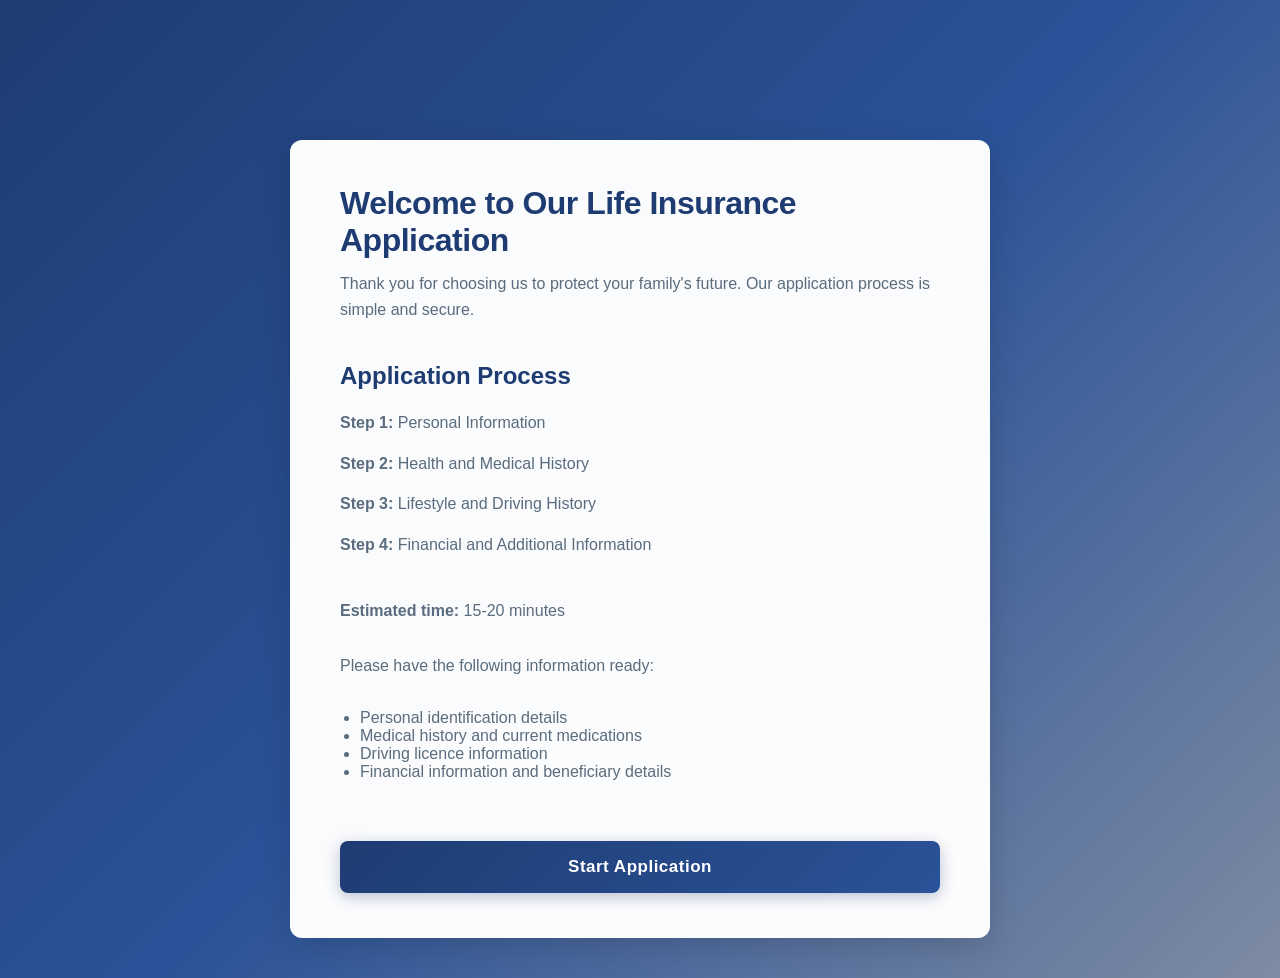
==== commit f2e6ebbe: "refactor: separate personal information form into dedicated personal.html page Co-authored-by: aider" ====
--- a/index.html
+++ b/index.html
@@ -5,250 +5,38 @@
     <meta charset="UTF-8">
     <!-- Viewport settings for responsive design on mobile devices -->
     <meta name="viewport" content="width=device-width, initial-scale=1.0">
-    <title>User Information Form</title>
+    <title>Life Insurance Application</title>
     <!-- Link to external CSS stylesheet -->
     <link rel="stylesheet" href="styles.css">
 </head>
 <body>
-    <!-- Progress bar -->
-    <div class="progress-container">
-        <div class="progress-bar">
-            <div class="progress-fill" style="width: 25%;">25%</div>
+    <!-- Main container for the landing page -->
+    <div class="container" style="margin-top: 100px;">
+        <h1>Welcome to Our Life Insurance Application</h1>
+        <p>Thank you for choosing us to protect your family's future. Our application process is simple and secure.</p>
+        
+        <div style="margin: 40px 0;">
+            <h2 style="color: #1e3c72; font-size: 24px; margin-bottom: 20px;">Application Process</h2>
+            <p style="margin-bottom: 15px;"><strong>Step 1:</strong> Personal Information</p>
+            <p style="margin-bottom: 15px;"><strong>Step 2:</strong> Health and Medical History</p>
+            <p style="margin-bottom: 15px;"><strong>Step 3:</strong> Lifestyle and Driving History</p>
+            <p style="margin-bottom: 15px;"><strong>Step 4:</strong> Financial and Additional Information</p>
         </div>
-        <div class="progress-text">Step 1 of 4: Personal Information</div>
+        
+        <div style="margin: 40px 0;">
+            <p><strong>Estimated time:</strong> 15-20 minutes</p>
+            <p>Please have the following information ready:</p>
+            <ul style="margin-left: 20px; margin-top: 10px; color: #5a6c7d;">
+                <li>Personal identification details</li>
+                <li>Medical history and current medications</li>
+                <li>Driving licence information</li>
+                <li>Financial information and beneficiary details</li>
+            </ul>
+        </div>
+        
+        <button onclick="window.location.href='personal.html'" style="margin-top: 20px;">
+            Start Application
+        </button>
     </div>
-    
-    <!-- Main container for the form -->
-    <div class="container">
-        <h1>Life Insurance Application</h1>
-        <p>Please enter your personal details below:</p>
-        
-        <!-- Life insurance application form -->
-        <form id="userForm">
-            <!-- Full name input field -->
-            <div class="form-group">
-                <label for="fullName">Full Name</label>
-                <input type="text" id="fullName" name="fullName" required>
-            </div>
-            
-            <!-- Date of birth input field -->
-            <div class="form-group">
-                <label for="dateOfBirth">Date of Birth</label>
-                <input type="date" id="dateOfBirth" name="dateOfBirth" required>
-            </div>
-            
-            <!-- Address textarea field -->
-            <div class="form-group">
-                <label for="address">Address</label>
-                <textarea id="address" name="address" rows="3" required></textarea>
-            </div>
-            
-            <!-- Gender dropdown selection -->
-            <div class="form-group">
-                <label for="gender">Gender</label>
-                <select id="gender" name="gender" required>
-                    <option value="">Please select...</option>
-                    <option value="male">Male</option>
-                    <option value="female">Female</option>
-                    <option value="other">Other</option>
-                    <option value="prefer-not-to-say">Prefer not to say</option>
-                </select>
-            </div>
-            
-            <!-- Occupation input field -->
-            <div class="form-group">
-                <label for="occupation">Occupation</label>
-                <input type="text" id="occupation" name="occupation" required>
-            </div>
-            
-            <!-- Marital status dropdown selection -->
-            <div class="form-group">
-                <label for="maritalStatus">Marital Status</label>
-                <select id="maritalStatus" name="maritalStatus" required>
-                    <option value="">Please select...</option>
-                    <option value="single">Single</option>
-                    <option value="married">Married</option>
-                    <option value="civil-partnership">Civil Partnership</option>
-                    <option value="divorced">Divorced</option>
-                    <option value="widowed">Widowed</option>
-                </select>
-            </div>
-            
-            <!-- Number of dependants input field (numeric) -->
-            <div class="form-group">
-                <label for="dependants">Number of Dependants</label>
-                <input type="number" id="dependants" name="dependants" min="0" required>
-            </div>
-            
-            <!-- Submit button -->
-            <button type="submit">Next: Health and Medical History</button>
-        </form>
-        
-        <!-- Container for success/error messages -->
-        <div id="message"></div>
-    </div>
-    
-    <script>
-        // Validation functions
-        function validateFullName(name) {
-            // Check for at least two words separated by space, no numbers or special characters
-            const namePattern = /^[A-Za-z]+(\s[A-Za-z]+)+$/;
-            return namePattern.test(name.trim());
-        }
-        
-        function validateDateOfBirth(dob) {
-            const date = new Date(dob);
-            const today = new Date();
-            const age = today.getFullYear() - date.getFullYear();
-            const monthDiff = today.getMonth() - date.getMonth();
-            
-            // Check if date is valid and person is between 18 and 100 years old
-            if (isNaN(date.getTime())) return { valid: false, message: 'Invalid date' };
-            if (date > today) return { valid: false, message: 'Date of birth cannot be in the future' };
-            
-            const actualAge = monthDiff < 0 || (monthDiff === 0 && today.getDate() < date.getDate()) ? age - 1 : age;
-            
-            if (actualAge < 18) return { valid: false, message: 'You must be at least 18 years old' };
-            if (actualAge > 100) return { valid: false, message: 'Please verify your date of birth' };
-            
-            return { valid: true };
-        }
-        
-        function validateAddress(address) {
-            // Check address has at least 10 characters and contains some numbers (for house number/postcode)
-            return address.trim().length >= 10 && /\d/.test(address);
-        }
-        
-        function validateOccupation(occupation) {
-            // Check occupation contains only letters, spaces, and hyphens
-            const occupationPattern = /^[A-Za-z\s\-]+$/;
-            return occupationPattern.test(occupation.trim()) && occupation.trim().length >= 2;
-        }
-        
-        // Add real-time validation feedback
-        document.getElementById('fullName').addEventListener('blur', function() {
-            const name = this.value;
-            if (!validateFullName(name)) {
-                this.style.borderColor = '#dc3545';
-                if (!document.getElementById('nameError')) {
-                    const error = document.createElement('small');
-                    error.id = 'nameError';
-                    error.style.color = '#dc3545';
-                    error.textContent = 'Please enter your full name (first and last name, letters only)';
-                    this.parentElement.appendChild(error);
-                }
-            } else {
-                this.style.borderColor = '#28a745';
-                const error = document.getElementById('nameError');
-                if (error) error.remove();
-            }
-        });
-        
-        document.getElementById('dateOfBirth').addEventListener('blur', function() {
-            const validation = validateDateOfBirth(this.value);
-            if (!validation.valid) {
-                this.style.borderColor = '#dc3545';
-                if (!document.getElementById('dobError')) {
-                    const error = document.createElement('small');
-                    error.id = 'dobError';
-                    error.style.color = '#dc3545';
-                    error.textContent = validation.message;
-                    this.parentElement.appendChild(error);
-                }
-            } else {
-                this.style.borderColor = '#28a745';
-                const error = document.getElementById('dobError');
-                if (error) error.remove();
-            }
-        });
-        
-        document.getElementById('address').addEventListener('blur', function() {
-            const address = this.value;
-            if (!validateAddress(address)) {
-                this.style.borderColor = '#dc3545';
-                if (!document.getElementById('addressError')) {
-                    const error = document.createElement('small');
-                    error.id = 'addressError';
-                    error.style.color = '#dc3545';
-                    error.textContent = 'Please enter a complete address (minimum 10 characters with house number)';
-                    this.parentElement.appendChild(error);
-                }
-            } else {
-                this.style.borderColor = '#28a745';
-                const error = document.getElementById('addressError');
-                if (error) error.remove();
-            }
-        });
-        
-        document.getElementById('occupation').addEventListener('blur', function() {
-            const occupation = this.value;
-            if (!validateOccupation(occupation)) {
-                this.style.borderColor = '#dc3545';
-                if (!document.getElementById('occupationError')) {
-                    const error = document.createElement('small');
-                    error.id = 'occupationError';
-                    error.style.color = '#dc3545';
-                    error.textContent = 'Please enter a valid occupation (letters, spaces, and hyphens only)';
-                    this.parentElement.appendChild(error);
-                }
-            } else {
-                this.style.borderColor = '#28a745';
-                const error = document.getElementById('occupationError');
-                if (error) error.remove();
-            }
-        });
-        
-        // Add event listener for form submission
-        document.getElementById('userForm').addEventListener('submit', async function(e) {
-            // Prevent default form submission behaviour (page reload)
-            e.preventDefault();
-            
-            // Get form values
-            const fullName = document.getElementById('fullName').value;
-            const dateOfBirth = document.getElementById('dateOfBirth').value;
-            const address = document.getElementById('address').value;
-            const occupation = document.getElementById('occupation').value;
-            
-            // Validate all fields
-            const nameValid = validateFullName(fullName);
-            const dobValidation = validateDateOfBirth(dateOfBirth);
-            const addressValid = validateAddress(address);
-            const occupationValid = validateOccupation(occupation);
-            
-            // Show error message if validation fails
-            if (!nameValid || !dobValidation.valid || !addressValid || !occupationValid) {
-                const messageDiv = document.getElementById('message');
-                messageDiv.innerHTML = `
-                    <div class="error">
-                        <p><strong>Please correct the following errors:</strong></p>
-                        ${!nameValid ? '<p>• Full name must contain at least first and last name (letters only)</p>' : ''}
-                        ${!dobValidation.valid ? '<p>• ' + dobValidation.message + '</p>' : ''}
-                        ${!addressValid ? '<p>• Address must be at least 10 characters and include a house number</p>' : ''}
-                        ${!occupationValid ? '<p>• Occupation must contain only letters, spaces, and hyphens</p>' : ''}
-                    </div>
-                `;
-                messageDiv.scrollIntoView({ behavior: 'smooth' });
-                return;
-            }
-            
-            // Collect all form data into a JavaScript object
-            const formData = {
-                fullName: fullName,
-                dateOfBirth: dateOfBirth,
-                address: address,
-                gender: document.getElementById('gender').value,
-                occupation: occupation,
-                maritalStatus: document.getElementById('maritalStatus').value,
-                dependants: document.getElementById('dependants').value,
-                submittedAt: new Date().toISOString() // Add timestamp of submission
-            };
-            
-            // Save form data to localStorage
-            localStorage.setItem('personalInfo', JSON.stringify(formData));
-            
-            // Redirect to health history page
-            window.location.href = 'health.html';
-        });
-    </script>
 </body>
 </html>
--- a/styles.css
+++ b/styles.css
@@ -11,6 +11,49 @@
     background: linear-gradient(135deg, #1e3c72 0%, #2a5298 50%, #7e8ba3 100%);
     min-height: 100vh;
     padding: 40px 20px;
+}
+
+/* Navigation buttons container */
+.nav-buttons {
+    max-width: 700px;
+    margin: 0 auto 20px;
+    display: flex;
+    gap: 10px;
+    justify-content: center;
+    flex-wrap: wrap;
+}
+
+.nav-button {
+    padding: 10px 20px;
+    background-color: rgba(255, 255, 255, 0.95);
+    color: #1e3c72;
+    border: 2px solid #2a5298;
+    border-radius: 8px;
+    font-size: 14px;
+    font-weight: 600;
+    cursor: pointer;
+    transition: all 0.3s ease;
+    text-decoration: none;
+    display: inline-block;
+}
+
+.nav-button:hover {
+    background-color: #2a5298;
+    color: white;
+    transform: translateY(-2px);
+    box-shadow: 0 4px 12px rgba(42, 82, 152, 0.3);
+}
+
+.nav-button.active {
+    background: linear-gradient(135deg, #1e3c72 0%, #2a5298 100%);
+    color: white;
+    border-color: #1e3c72;
+}
+
+.nav-button.disabled {
+    opacity: 0.5;
+    cursor: not-allowed;
+    pointer-events: none;
 }
 
 /* Progress bar container */
@@ -56,6 +99,49 @@
     font-size: 15px;
     font-weight: 500;
     letter-spacing: 0.3px;
+}
+
+/* Navigation bar container */
+.nav-container {
+    max-width: 700px;
+    margin: 20px auto;
+    display: flex;
+    justify-content: space-between;
+    gap: 12px;
+    flex-wrap: wrap;
+}
+
+/* Navigation link styling */
+.nav-link {
+    flex: 1;
+    min-width: 140px;
+    padding: 14px 16px;
+    text-align: center;
+    text-decoration: none;
+    background-color: rgba(255, 255, 255, 0.7);
+    color: #1e3c72;
+    border-radius: 8px;
+    font-weight: 600;
+    font-size: 14px;
+    transition: all 0.3s ease;
+    border: 2px solid #d1dce5;
+    letter-spacing: 0.3px;
+}
+
+/* Navigation link hover state */
+.nav-link:hover {
+    background-color: rgba(255, 255, 255, 0.95);
+    transform: translateY(-2px);
+    box-shadow: 0 4px 12px rgba(30, 60, 114, 0.2);
+    border-color: #2a5298;
+}
+
+/* Active navigation link */
+.nav-link.active {
+    background: linear-gradient(135deg, #1e3c72 0%, #2a5298 100%);
+    color: white;
+    border-color: #1e3c72;
+    box-shadow: 0 4px 15px rgba(30, 60, 114, 0.3);
 }
 
 /* Main container for the form with centered layout */
@@ -193,6 +279,24 @@
     line-height: 1.6;
 }
 
+/* Warning message styling with amber theme */
+.warning {
+    background: linear-gradient(135deg, #fff3cd 0%, #ffeaa7 100%);
+    border: 2px solid #ffc107;
+    color: #856404;
+    padding: 20px;
+    border-radius: 10px;
+    box-shadow: 0 4px 15px rgba(255, 193, 7, 0.2);
+}
+
+/* Paragraph styling within warning messages */
+.warning p {
+    margin-bottom: 8px;
+    color: #856404;
+    font-size: 15px;
+    line-height: 1.6;
+}
+
 /* Error message styling with red theme */
 .error {
     background: linear-gradient(135deg, #f8d7da 0%, #f5c6cb 100%);
